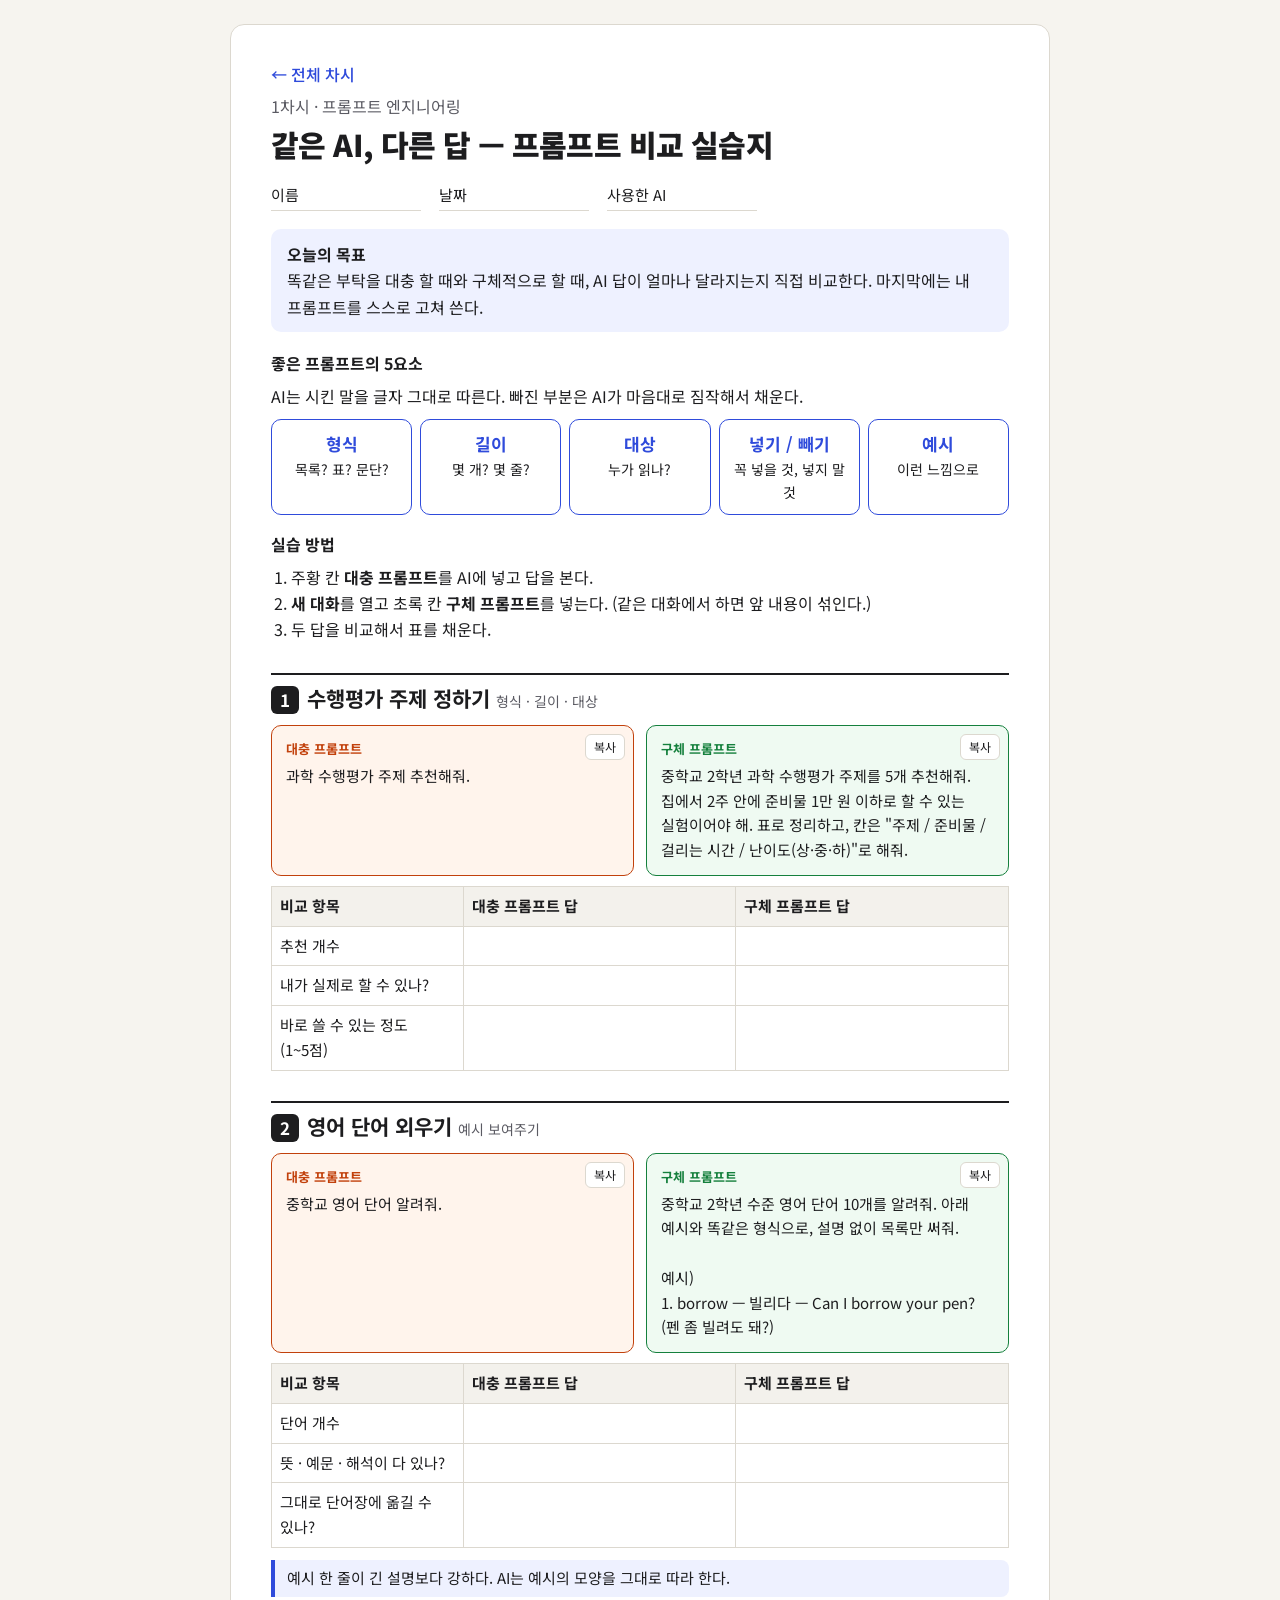
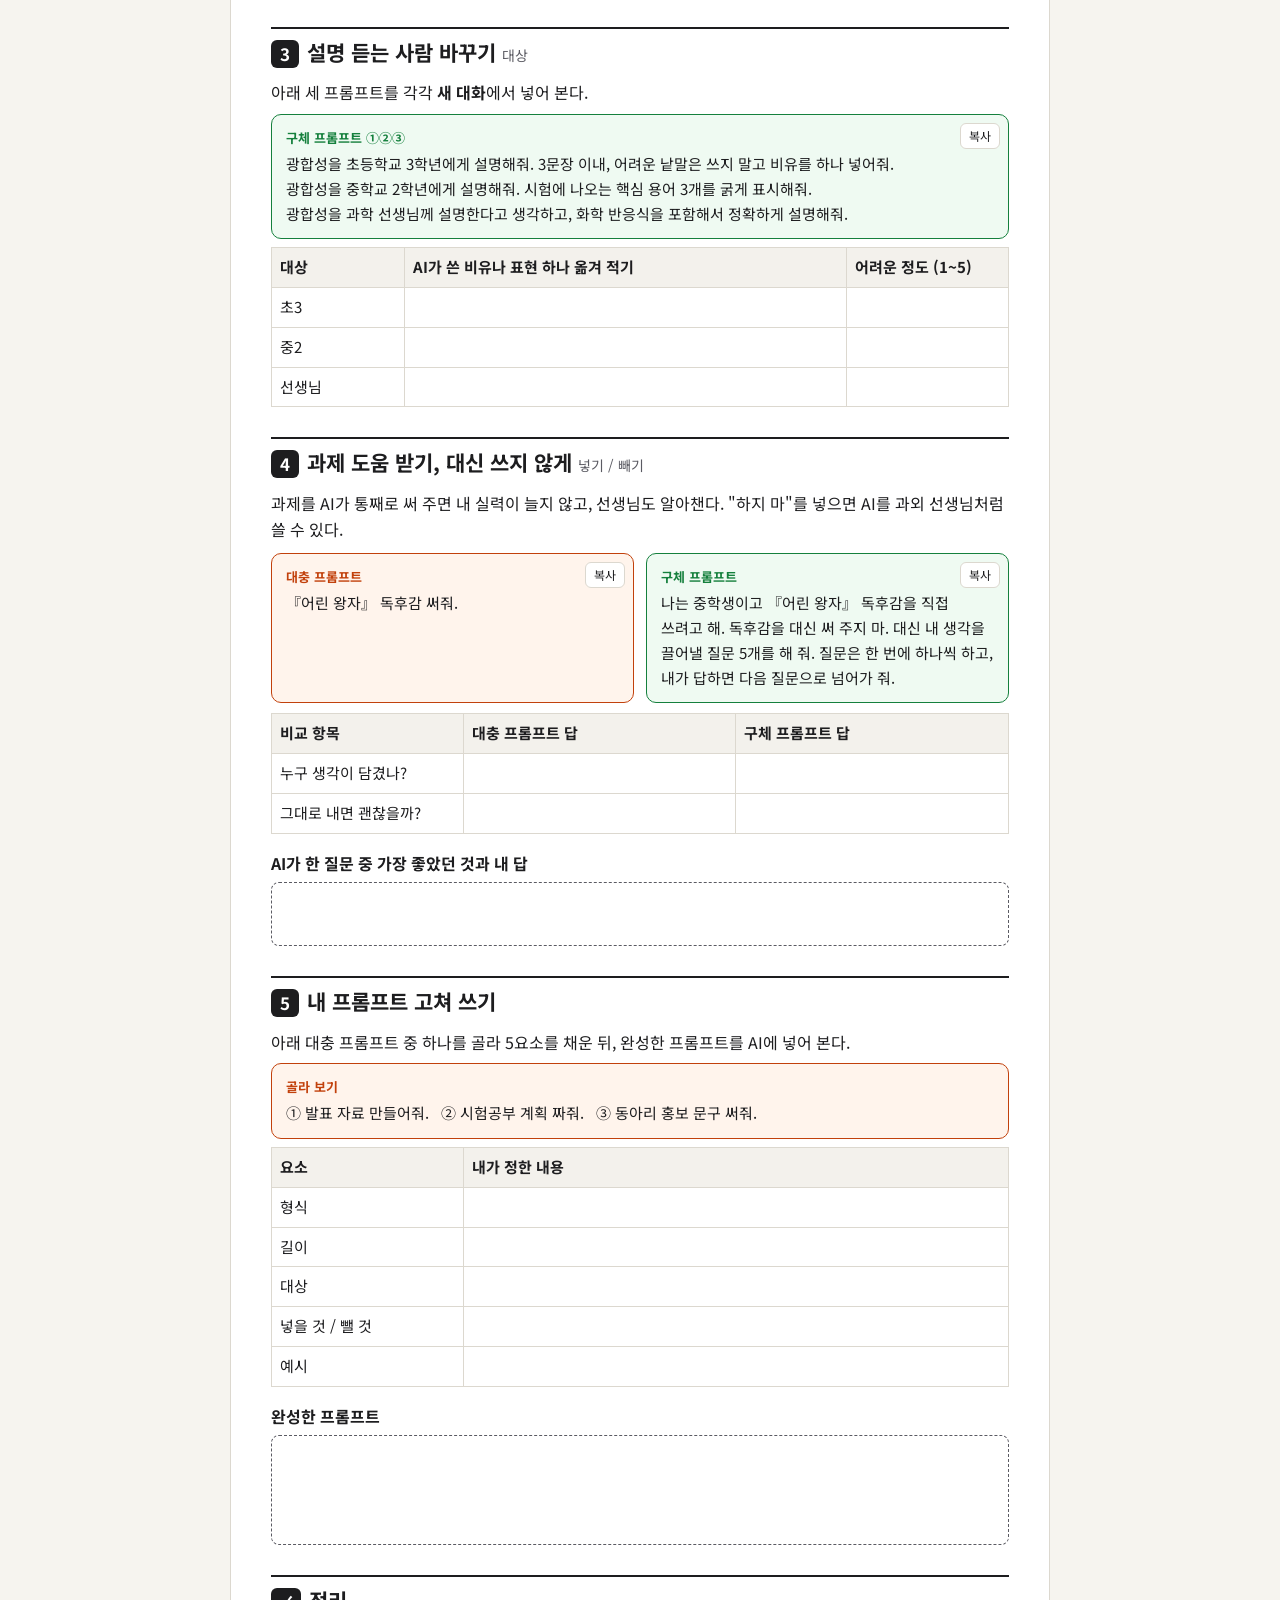
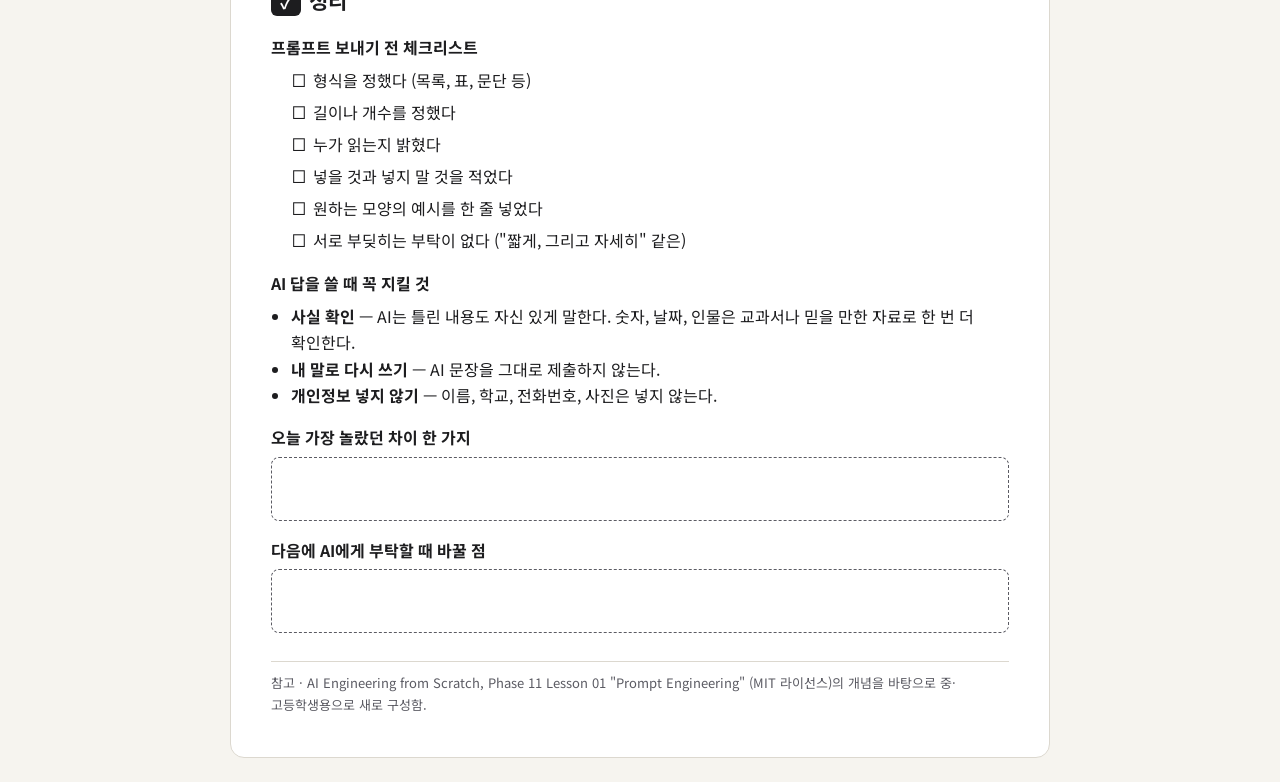
==== lessons/01.html @ 39584603 "14차시 목록 페이지와 1차시 프롬프트 비교 실습지 추가 Co-Authored-By: Claude Opus 5.5 <noreply@anthropic.com> Claude-Sessi" ====
<!-- 중·고등학생용 프롬프트 비교 실습지 (GitHub Pages 공개·A4 인쇄 겸용) -->
<!DOCTYPE html>
<html lang="ko">
<head>
<meta charset="UTF-8">
<meta name="viewport" content="width=device-width, initial-scale=1">
<title>1차시 프롬프트 실습</title>
<link rel="preconnect" href="https://fonts.googleapis.com">
<link href="https://fonts.googleapis.com/css2?family=Noto+Sans+KR:wght@400;500;700;900&display=swap" rel="stylesheet">
<style>
:root{
  --bg:#f6f4ef; --paper:#ffffff; --ink:#1d1d1f; --sub:#5b5b63; --line:#dcd8cf;
  --bad:#c2410c; --bad-bg:#fff4ec; --good:#15803d; --good-bg:#effaf2;
  --accent:#2f4bdb; --accent-bg:#eef1ff; --code:#f3f1ec;
}
@media (prefers-color-scheme: dark){
  :root:not([data-theme="light"]){
    --bg:#151517; --paper:#1f1f23; --ink:#ececf0; --sub:#a4a4ad; --line:#34343b;
    --bad:#fb923c; --bad-bg:#2a1d14; --good:#4ade80; --good-bg:#14261a;
    --accent:#8ea0ff; --accent-bg:#1e2342; --code:#2a2a30;
  }
}
*{box-sizing:border-box}
body{margin:0;background:var(--bg);color:var(--ink);font-family:"Noto Sans KR","Noto Sans CJK KR","Apple SD Gothic Neo","Malgun Gothic",sans-serif;line-height:1.65;font-size:16px;word-break:keep-all;overflow-wrap:break-word}
.page{max-width:820px;margin:24px auto;background:var(--paper);border:1px solid var(--line);border-radius:14px;padding:36px 40px}
h1{font-size:30px;font-weight:900;margin:0 0 4px;letter-spacing:-.02em}
h2{font-size:21px;margin:30px 0 10px;padding-top:6px;border-top:2px solid var(--ink)}
h2 .no{display:inline-block;background:var(--ink);color:var(--paper);border-radius:6px;padding:0 9px;margin-right:8px;font-size:17px}
h3{font-size:16px;margin:16px 0 6px}
p{margin:6px 0}
.sub{color:var(--sub)}
.meta{display:flex;gap:18px;flex-wrap:wrap;margin:14px 0 0;font-size:15px}
.meta span{border-bottom:1px solid var(--line);min-width:150px;padding-bottom:2px}
.goal{background:var(--accent-bg);border-radius:10px;padding:12px 16px;margin:18px 0}
.five{display:grid;grid-template-columns:repeat(5,1fr);gap:8px;margin:10px 0}
.five div{border:1.5px solid var(--accent);border-radius:10px;padding:10px 6px;text-align:center;font-size:14px}
.five b{display:block;font-size:17px;color:var(--accent)}
.pair{display:grid;grid-template-columns:1fr 1fr;gap:12px;margin:10px 0}
.box{border-radius:10px;padding:12px 14px;position:relative}
.box .tag{font-weight:700;font-size:13px;margin-bottom:4px}
.bad{background:var(--bad-bg);border:1.5px solid var(--bad)} .bad .tag{color:var(--bad)}
.good{background:var(--good-bg);border:1.5px solid var(--good)} .good .tag{color:var(--good)}
.prompt{font-size:15px;white-space:pre-wrap;word-break:keep-all;overflow-wrap:anywhere}
.copy{position:absolute;top:8px;right:8px;font:inherit;font-size:12px;border:1px solid var(--line);background:var(--paper);color:var(--ink);border-radius:6px;padding:2px 8px;cursor:pointer}
table{width:100%;border-collapse:collapse;margin:8px 0;font-size:15px}
th,td{border:1px solid var(--line);padding:7px 8px;text-align:left;vertical-align:top}
th{background:var(--code);font-weight:700}
td.blank{height:34px}
.write{border:1px dashed var(--sub);border-radius:8px;min-height:64px;margin:6px 0;padding:8px}
.write.tall{min-height:110px}
.tip{border-left:4px solid var(--accent);padding:6px 12px;margin:12px 0;font-size:15px;background:var(--accent-bg);border-radius:0 8px 8px 0}
.check li{list-style:none;margin:4px 0}
.check li::before{content:"☐ ";font-size:17px}
ul,ol{padding-left:20px;margin:6px 0}
.nav a{color:var(--accent);text-decoration:none;font-weight:500}
.foot{font-size:13px;color:var(--sub);margin-top:28px;border-top:1px solid var(--line);padding-top:10px}
@media (max-width:640px){
  .page{margin:0;border-radius:0;border:none;padding:22px 16px}
  h1{font-size:24px}
  .pair{grid-template-columns:1fr}
  .five{grid-template-columns:repeat(2,1fr)}
  .five div:last-child{grid-column:span 2}
}
@media print{
  @page{size:A4;margin:14mm 14mm}
  :root{--bg:#fff;--paper:#fff;--ink:#111;--sub:#555;--line:#bbb;--bad:#c2410c;--bad-bg:#fff4ec;--good:#15803d;--good-bg:#effaf2;--accent:#2f4bdb;--accent-bg:#eef1ff;--code:#f1f1f1}
  body{background:#fff;font-size:12.5px;line-height:1.5;-webkit-print-color-adjust:exact;print-color-adjust:exact}
  .page{max-width:none;margin:0;border:none;border-radius:0;padding:0}
  .copy,.nav{display:none}
  h1{font-size:23px} h2{font-size:16px;margin:16px 0 7px} h2 .no{font-size:14px}
  h3{font-size:13px;margin:10px 0 4px}
  .prompt,table,.tip,.meta{font-size:12px}
  .five div{font-size:11.5px;padding:7px 4px} .five b{font-size:14px}
  .write{min-height:70px} .write.tall{min-height:130px}
  td.blank{height:34px}
  .brk{break-before:page}
  .box,table,.write,.tip,.five{break-inside:avoid}
  .nav a{color:var(--accent);text-decoration:none;font-weight:500}
.foot{margin-top:14px}
}
</style>
</head>
<body>
<main class="page">

<p class="sub nav" style="margin:0 0 6px"><a href="../index.html">← 전체 차시</a></p>
<p class="sub" style="margin:0">1차시 · 프롬프트 엔지니어링</p>
<h1>같은 AI, 다른 답 — 프롬프트 비교 실습지</h1>
<div class="meta"><span>이름</span><span>날짜</span><span>사용한 AI</span></div>

<div class="goal">
<b>오늘의 목표</b><br>
똑같은 부탁을 대충 할 때와 구체적으로 할 때, AI 답이 얼마나 달라지는지 직접 비교한다. 마지막에는 내 프롬프트를 스스로 고쳐 쓴다.
</div>

<h3>좋은 프롬프트의 5요소</h3>
<p>AI는 시킨 말을 글자 그대로 따른다. 빠진 부분은 AI가 마음대로 짐작해서 채운다.</p>
<div class="five">
  <div><b>형식</b>목록? 표? 문단?</div>
  <div><b>길이</b>몇 개? 몇 줄?</div>
  <div><b>대상</b>누가 읽나?</div>
  <div><b>넣기 / 빼기</b>꼭 넣을 것, 넣지 말 것</div>
  <div><b>예시</b>이런 느낌으로</div>
</div>

<h3>실습 방법</h3>
<ol>
  <li>주황 칸 <b>대충 프롬프트</b>를 AI에 넣고 답을 본다.</li>
  <li><b>새 대화</b>를 열고 초록 칸 <b>구체 프롬프트</b>를 넣는다. (같은 대화에서 하면 앞 내용이 섞인다.)</li>
  <li>두 답을 비교해서 표를 채운다.</li>
</ol>

<h2><span class="no">1</span>수행평가 주제 정하기 <span class="sub" style="font-size:14px;font-weight:400">형식 · 길이 · 대상</span></h2>
<div class="pair">
  <div class="box bad"><div class="tag">대충 프롬프트</div><button class="copy">복사</button>
<div class="prompt">과학 수행평가 주제 추천해줘.</div></div>
  <div class="box good"><div class="tag">구체 프롬프트</div><button class="copy">복사</button>
<div class="prompt">중학교 2학년 과학 수행평가 주제를 5개 추천해줘. 집에서 2주 안에 준비물 1만 원 이하로 할 수 있는 실험이어야 해. 표로 정리하고, 칸은 "주제 / 준비물 / 걸리는 시간 / 난이도(상·중·하)"로 해줘.</div></div>
</div>
<table>
  <tr><th style="width:26%">비교 항목</th><th>대충 프롬프트 답</th><th>구체 프롬프트 답</th></tr>
  <tr><td>추천 개수</td><td class="blank"></td><td class="blank"></td></tr>
  <tr><td>내가 실제로 할 수 있나?</td><td class="blank"></td><td class="blank"></td></tr>
  <tr><td>바로 쓸 수 있는 정도 (1~5점)</td><td class="blank"></td><td class="blank"></td></tr>
</table>

<h2 class="brk"><span class="no">2</span>영어 단어 외우기 <span class="sub" style="font-size:14px;font-weight:400">예시 보여주기</span></h2>
<div class="pair">
  <div class="box bad"><div class="tag">대충 프롬프트</div><button class="copy">복사</button>
<div class="prompt">중학교 영어 단어 알려줘.</div></div>
  <div class="box good"><div class="tag">구체 프롬프트</div><button class="copy">복사</button>
<div class="prompt">중학교 2학년 수준 영어 단어 10개를 알려줘. 아래 예시와 똑같은 형식으로, 설명 없이 목록만 써줘.

예시)
1. borrow — 빌리다 — Can I borrow your pen? (펜 좀 빌려도 돼?)</div></div>
</div>
<table>
  <tr><th style="width:26%">비교 항목</th><th>대충 프롬프트 답</th><th>구체 프롬프트 답</th></tr>
  <tr><td>단어 개수</td><td class="blank"></td><td class="blank"></td></tr>
  <tr><td>뜻 · 예문 · 해석이 다 있나?</td><td class="blank"></td><td class="blank"></td></tr>
  <tr><td>그대로 단어장에 옮길 수 있나?</td><td class="blank"></td><td class="blank"></td></tr>
</table>
<div class="tip">예시 한 줄이 긴 설명보다 강하다. AI는 예시의 모양을 그대로 따라 한다.</div>

<h2><span class="no">3</span>설명 듣는 사람 바꾸기 <span class="sub" style="font-size:14px;font-weight:400">대상</span></h2>
<p>아래 세 프롬프트를 각각 <b>새 대화</b>에서 넣어 본다.</p>
<div class="box good" style="margin:8px 0"><div class="tag">구체 프롬프트 ①②③</div><button class="copy">복사</button>
<div class="prompt">광합성을 초등학교 3학년에게 설명해줘. 3문장 이내, 어려운 낱말은 쓰지 말고 비유를 하나 넣어줘.
광합성을 중학교 2학년에게 설명해줘. 시험에 나오는 핵심 용어 3개를 굵게 표시해줘.
광합성을 과학 선생님께 설명한다고 생각하고, 화학 반응식을 포함해서 정확하게 설명해줘.</div></div>
<table>
  <tr><th style="width:18%">대상</th><th>AI가 쓴 비유나 표현 하나 옮겨 적기</th><th style="width:22%">어려운 정도 (1~5)</th></tr>
  <tr><td>초3</td><td class="blank"></td><td class="blank"></td></tr>
  <tr><td>중2</td><td class="blank"></td><td class="blank"></td></tr>
  <tr><td>선생님</td><td class="blank"></td><td class="blank"></td></tr>
</table>

<h2 class="brk"><span class="no">4</span>과제 도움 받기, 대신 쓰지 않게 <span class="sub" style="font-size:14px;font-weight:400">넣기 / 빼기</span></h2>
<p>과제를 AI가 통째로 써 주면 내 실력이 늘지 않고, 선생님도 알아챈다. "하지 마"를 넣으면 AI를 과외 선생님처럼 쓸 수 있다.</p>
<div class="pair">
  <div class="box bad"><div class="tag">대충 프롬프트</div><button class="copy">복사</button>
<div class="prompt">『어린 왕자』 독후감 써줘.</div></div>
  <div class="box good"><div class="tag">구체 프롬프트</div><button class="copy">복사</button>
<div class="prompt">나는 중학생이고 『어린 왕자』 독후감을 직접 쓰려고 해. 독후감을 대신 써 주지 마. 대신 내 생각을 끌어낼 질문 5개를 해 줘. 질문은 한 번에 하나씩 하고, 내가 답하면 다음 질문으로 넘어가 줘.</div></div>
</div>
<table>
  <tr><th style="width:26%">비교 항목</th><th>대충 프롬프트 답</th><th>구체 프롬프트 답</th></tr>
  <tr><td>누구 생각이 담겼나?</td><td class="blank"></td><td class="blank"></td></tr>
  <tr><td>그대로 내면 괜찮을까?</td><td class="blank"></td><td class="blank"></td></tr>
</table>
<h3>AI가 한 질문 중 가장 좋았던 것과 내 답</h3>
<div class="write"></div>

<h2><span class="no">5</span>내 프롬프트 고쳐 쓰기</h2>
<p>아래 대충 프롬프트 중 하나를 골라 5요소를 채운 뒤, 완성한 프롬프트를 AI에 넣어 본다.</p>
<div class="box bad" style="margin:8px 0"><div class="tag">골라 보기</div>
<div class="prompt">① 발표 자료 만들어줘.   ② 시험공부 계획 짜줘.   ③ 동아리 홍보 문구 써줘.</div></div>
<table>
  <tr><th style="width:26%">요소</th><th>내가 정한 내용</th></tr>
  <tr><td>형식</td><td class="blank"></td></tr>
  <tr><td>길이</td><td class="blank"></td></tr>
  <tr><td>대상</td><td class="blank"></td></tr>
  <tr><td>넣을 것 / 뺄 것</td><td class="blank"></td></tr>
  <tr><td>예시</td><td class="blank"></td></tr>
</table>
<h3>완성한 프롬프트</h3>
<div class="write tall"></div>

<h2 class="brk"><span class="no">✓</span>정리</h2>
<h3>프롬프트 보내기 전 체크리스트</h3>
<ul class="check">
  <li>형식을 정했다 (목록, 표, 문단 등)</li>
  <li>길이나 개수를 정했다</li>
  <li>누가 읽는지 밝혔다</li>
  <li>넣을 것과 넣지 말 것을 적었다</li>
  <li>원하는 모양의 예시를 한 줄 넣었다</li>
  <li>서로 부딪히는 부탁이 없다 ("짧게, 그리고 자세히" 같은)</li>
</ul>

<h3>AI 답을 쓸 때 꼭 지킬 것</h3>
<ul>
  <li><b>사실 확인</b> — AI는 틀린 내용도 자신 있게 말한다. 숫자, 날짜, 인물은 교과서나 믿을 만한 자료로 한 번 더 확인한다.</li>
  <li><b>내 말로 다시 쓰기</b> — AI 문장을 그대로 제출하지 않는다.</li>
  <li><b>개인정보 넣지 않기</b> — 이름, 학교, 전화번호, 사진은 넣지 않는다.</li>
</ul>

<h3>오늘 가장 놀랐던 차이 한 가지</h3>
<div class="write"></div>

<h3>다음에 AI에게 부탁할 때 바꿀 점</h3>
<div class="write"></div>

<p class="foot">참고 · AI Engineering from Scratch, Phase 11 Lesson 01 "Prompt Engineering" (MIT 라이선스)의 개념을 바탕으로 중·고등학생용으로 새로 구성함.</p>
</main>

<script>
document.querySelectorAll('.copy').forEach(function(btn){
  btn.addEventListener('click', function(){
    var text = btn.parentElement.querySelector('.prompt').innerText.trim();
    var done = function(){ btn.textContent='복사됨'; setTimeout(function(){btn.textContent='복사';},1500); };
    if (navigator.clipboard && navigator.clipboard.writeText) {
      navigator.clipboard.writeText(text).then(done, function(){ fallback(text); done(); });
    } else { fallback(text); done(); }
  });
});
function fallback(t){
  var ta=document.createElement('textarea'); ta.value=t; ta.style.position='fixed'; ta.style.opacity='0';
  document.body.appendChild(ta); ta.select(); try{document.execCommand('copy');}catch(e){} ta.remove();
}
</script>
</body>
</html>
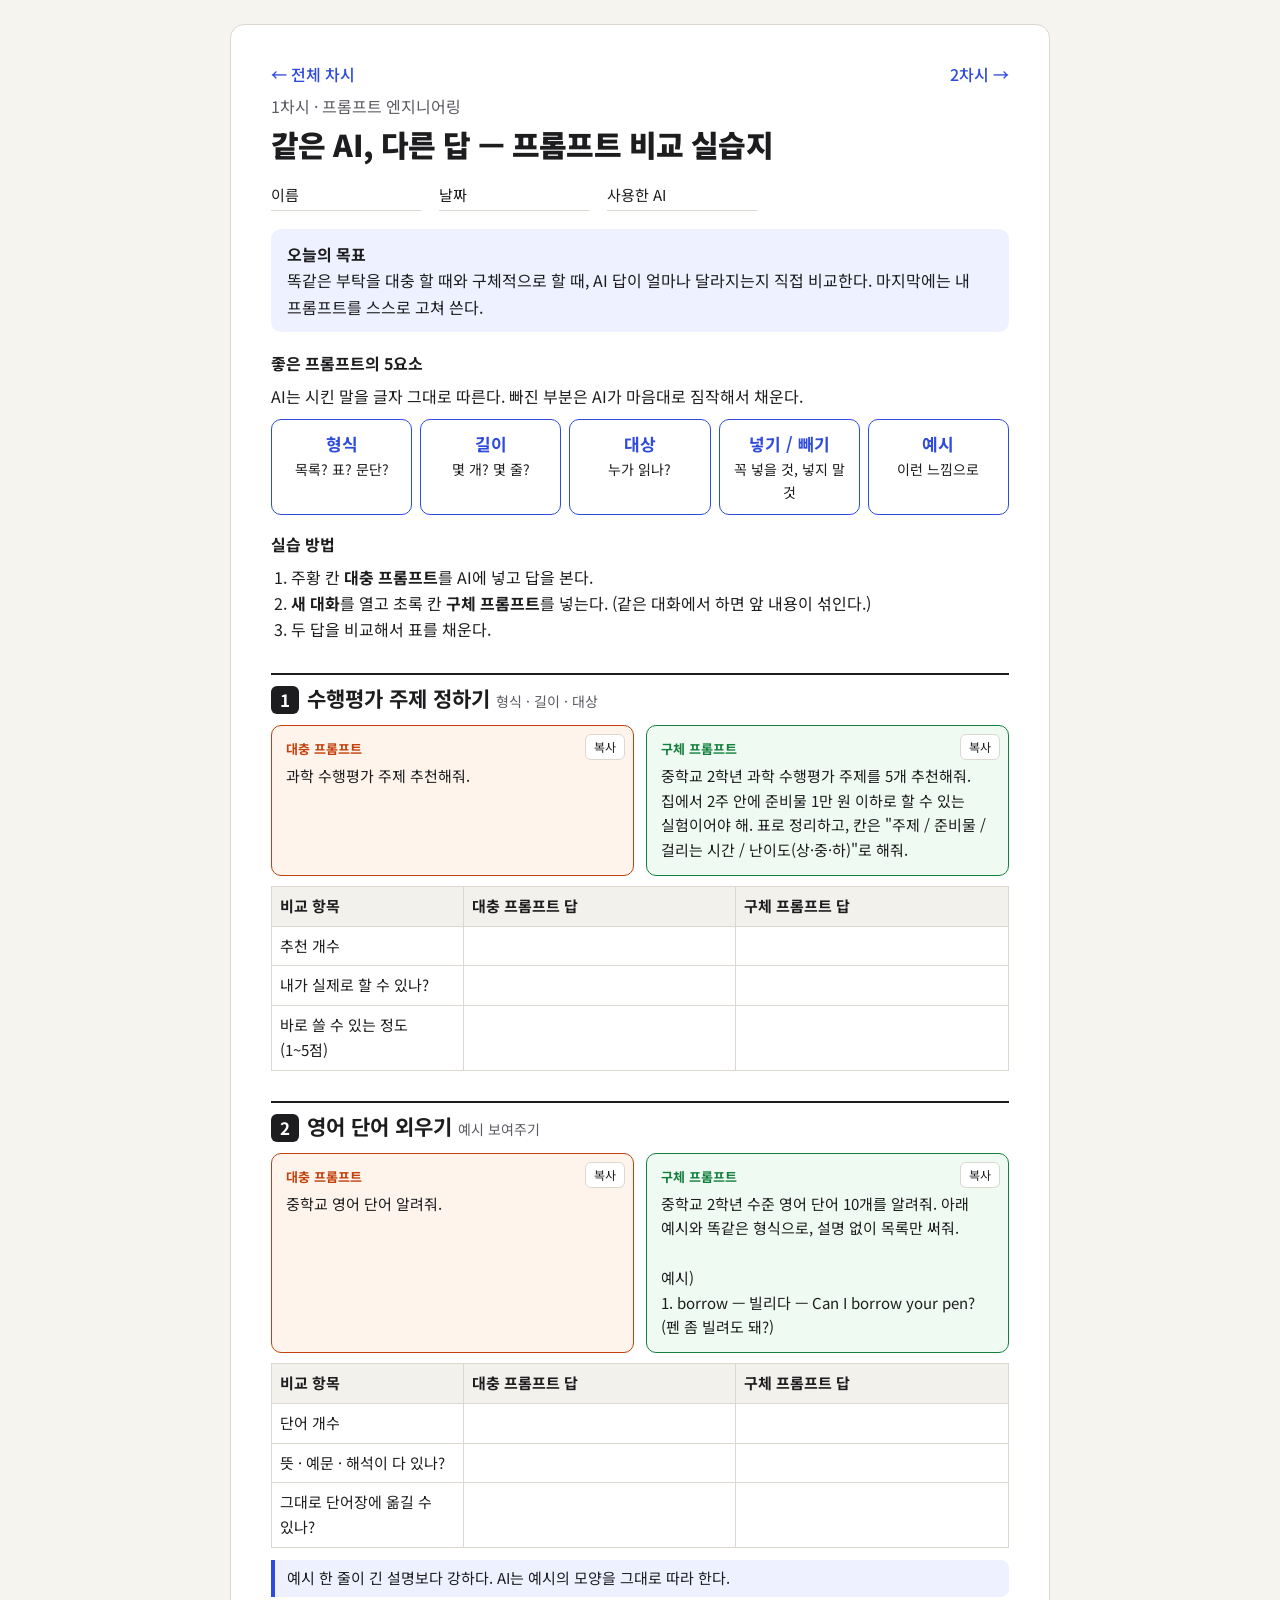
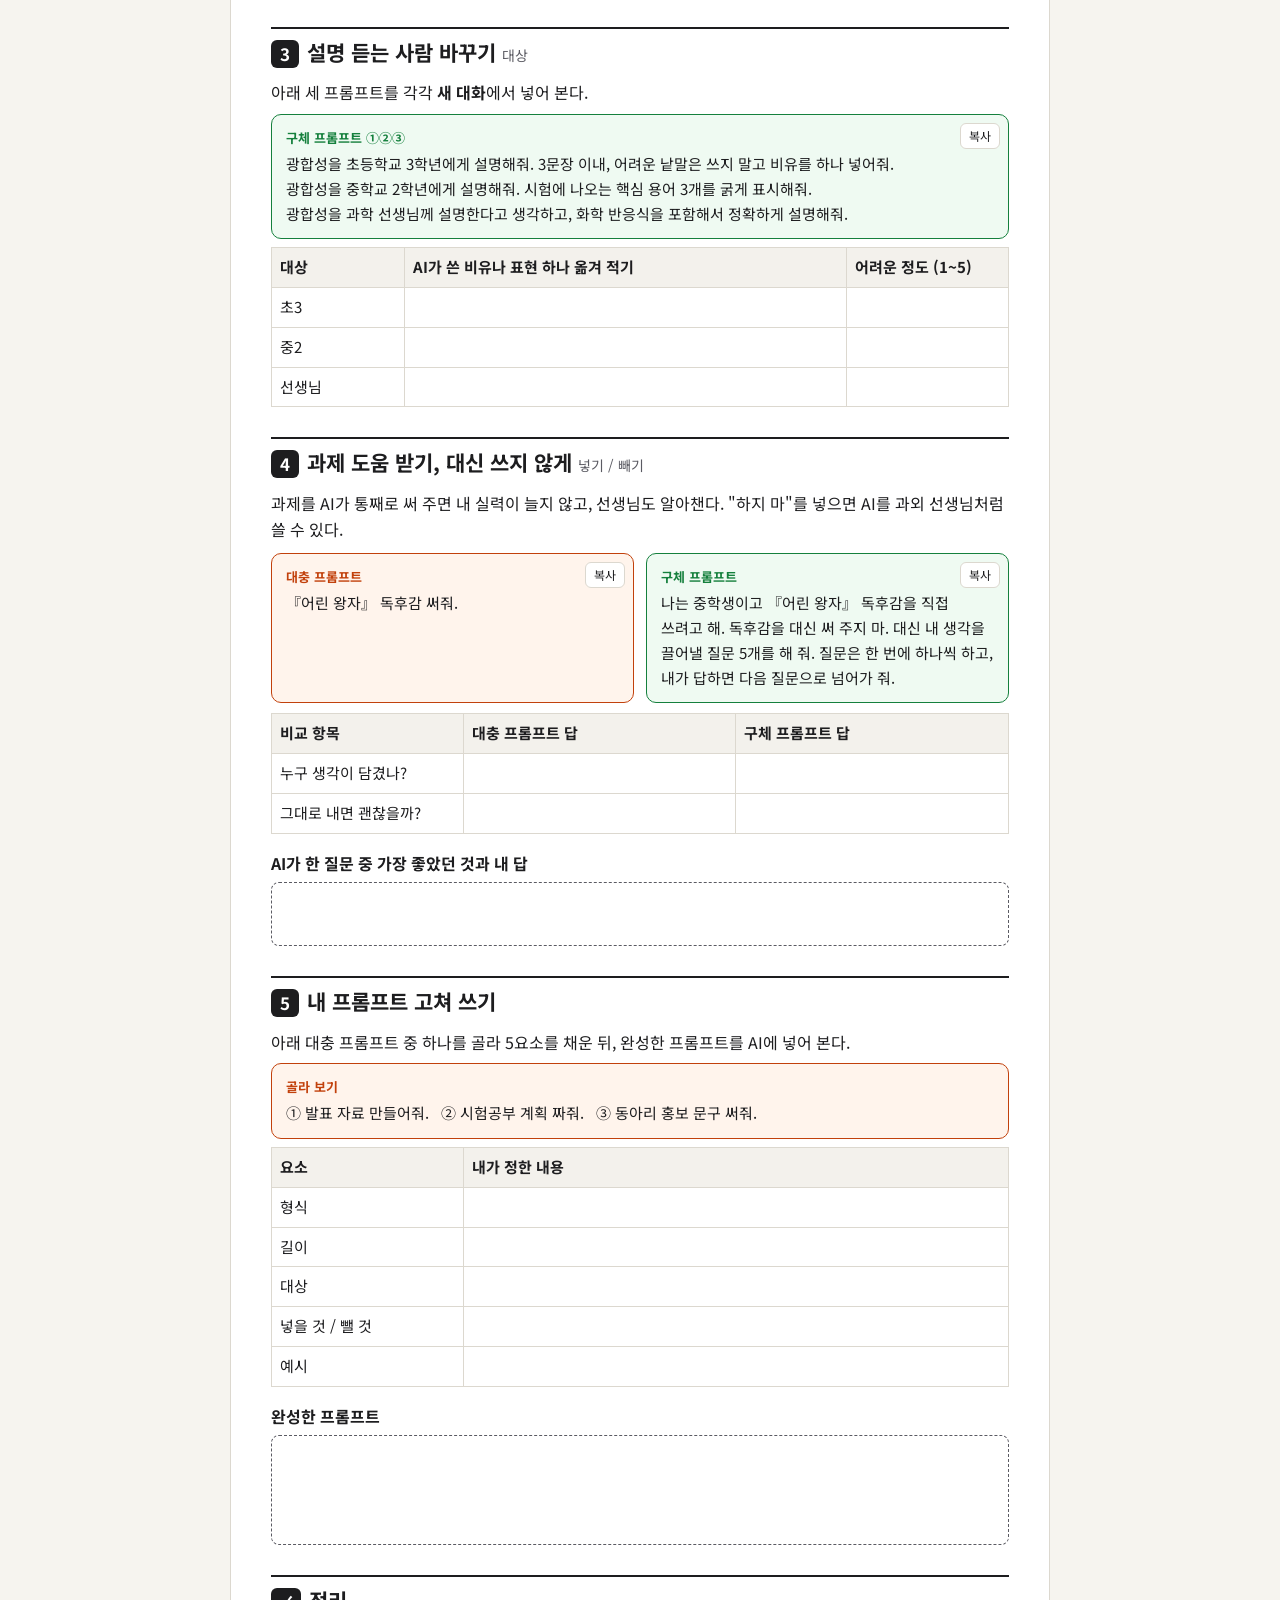
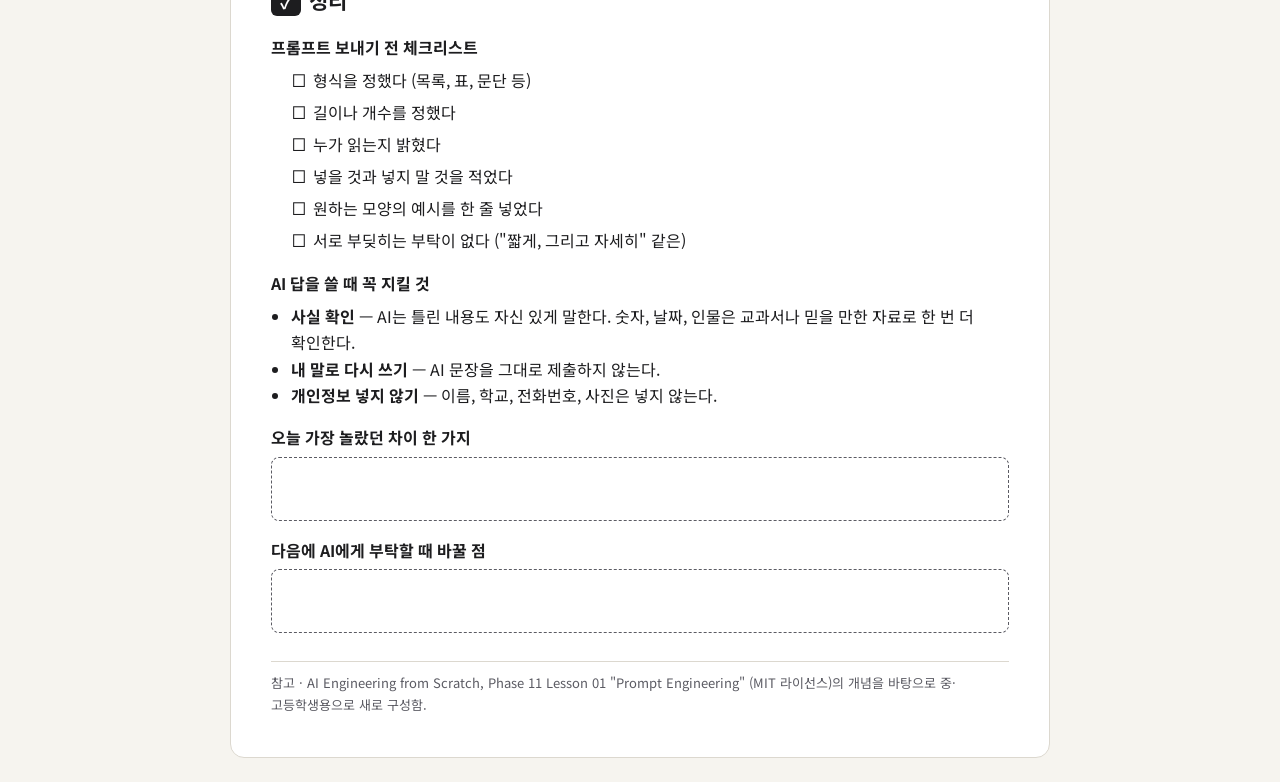
==== commit 8bfce633: "2~14차시 공부 노트 추가, 목록 전 차시 연결 Co-Authored-By: Claude Opus 5.5 <noreply@anthropic.com> Claude-Session: " ====
--- a/lessons/01.html
+++ b/lessons/01.html
@@ -83,7 +83,7 @@
 <body>
 <main class="page">
 
-<p class="sub nav" style="margin:0 0 6px"><a href="../index.html">← 전체 차시</a></p>
+<p class="sub nav" style="margin:0 0 6px;display:flex;justify-content:space-between"><a href="../index.html">← 전체 차시</a><a href="02.html">2차시 →</a></p>
 <p class="sub" style="margin:0">1차시 · 프롬프트 엔지니어링</p>
 <h1>같은 AI, 다른 답 — 프롬프트 비교 실습지</h1>
 <div class="meta"><span>이름</span><span>날짜</span><span>사용한 AI</span></div>
